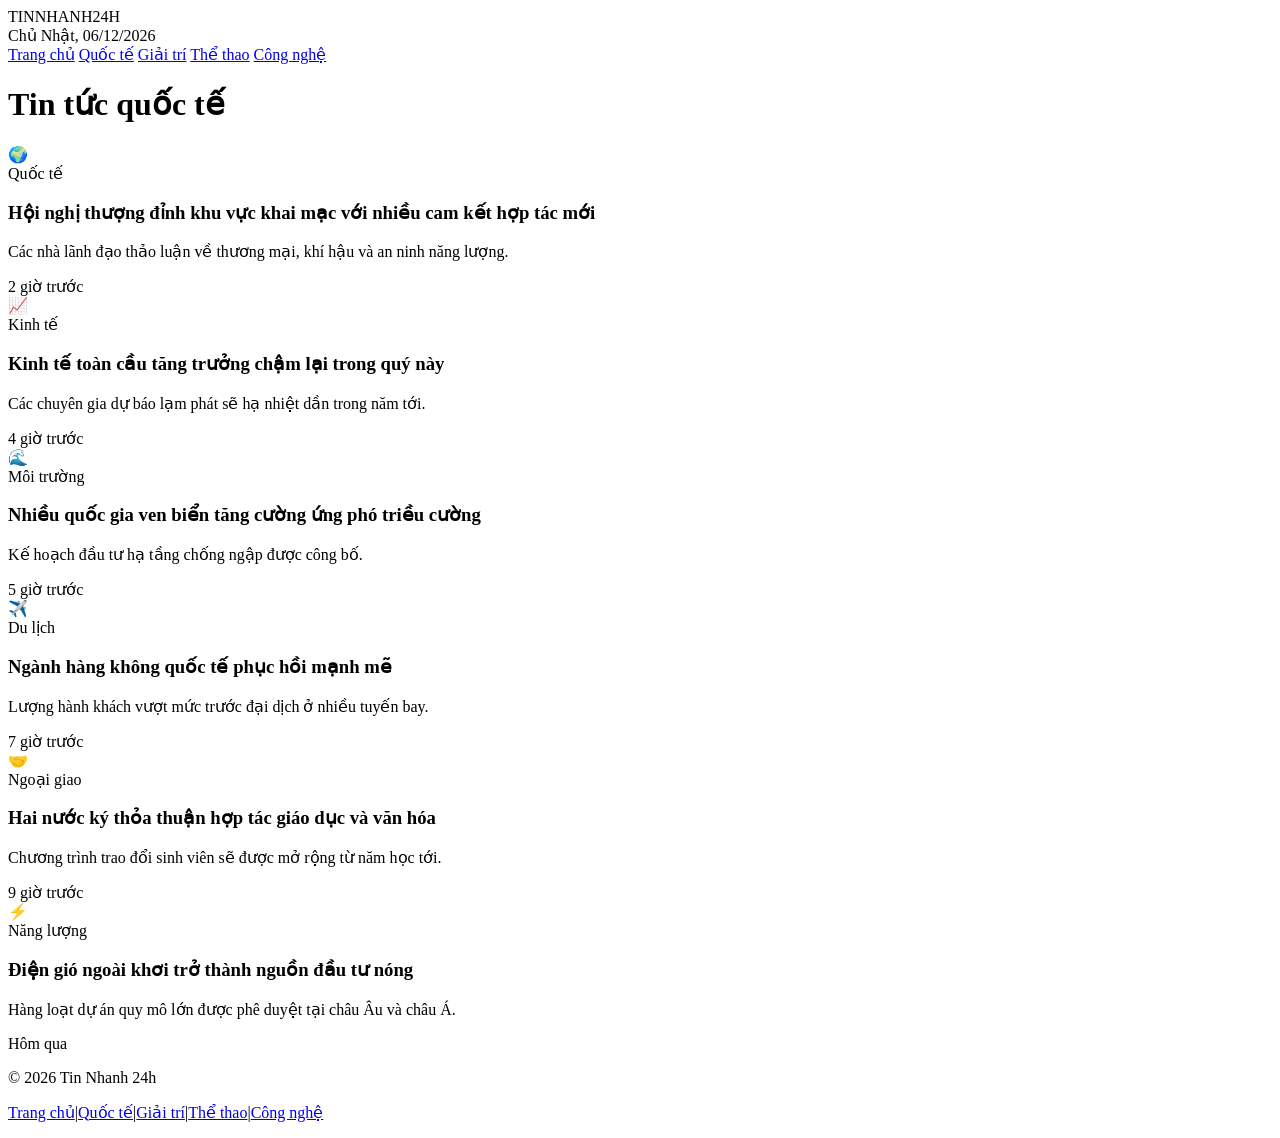
==== src/quocte.html @ beb8ad90 "Organize project files" ====
<!DOCTYPE html>
<html lang="vi">
<head>
  <meta charset="UTF-8">
  <meta name="viewport" content="width=device-width, initial-scale=1">
  <title>Tin Nhanh 24h - Quốc tế</title>
  <link rel="stylesheet" href="style.css">
</head>
<body>
  <header>
    <div class="header-inner">
      <div class="logo">TIN<span>NHANH</span>24H</div>
      <div class="date" id="today"></div>
      <nav>
        <a href="index.html">Trang chủ</a>
        <a href="quocte.html" class="active">Quốc tế</a>
        <a href="giaitri.html">Giải trí</a>
        <a href="thethao.html">Thể thao</a>
        <a href="congnghe.html">Công nghệ</a>
      </nav>
    </div>
  </header>

  <main>
    <h1 class="page-title">Tin tức quốc tế</h1>
    <div class="grid">
      <article class="card"><div class="thumb c-world">🌍</div><div class="body"><span class="tag">Quốc tế</span><h3>Hội nghị thượng đỉnh khu vực khai mạc với nhiều cam kết hợp tác mới</h3><p>Các nhà lãnh đạo thảo luận về thương mại, khí hậu và an ninh năng lượng.</p><div class="meta">2 giờ trước</div></div></article>
      <article class="card"><div class="thumb c-world">📈</div><div class="body"><span class="tag">Kinh tế</span><h3>Kinh tế toàn cầu tăng trưởng chậm lại trong quý này</h3><p>Các chuyên gia dự báo lạm phát sẽ hạ nhiệt dần trong năm tới.</p><div class="meta">4 giờ trước</div></div></article>
      <article class="card"><div class="thumb c-world">🌊</div><div class="body"><span class="tag">Môi trường</span><h3>Nhiều quốc gia ven biển tăng cường ứng phó triều cường</h3><p>Kế hoạch đầu tư hạ tầng chống ngập được công bố.</p><div class="meta">5 giờ trước</div></div></article>
      <article class="card"><div class="thumb c-world">✈️</div><div class="body"><span class="tag">Du lịch</span><h3>Ngành hàng không quốc tế phục hồi mạnh mẽ</h3><p>Lượng hành khách vượt mức trước đại dịch ở nhiều tuyến bay.</p><div class="meta">7 giờ trước</div></div></article>
      <article class="card"><div class="thumb c-world">🤝</div><div class="body"><span class="tag">Ngoại giao</span><h3>Hai nước ký thỏa thuận hợp tác giáo dục và văn hóa</h3><p>Chương trình trao đổi sinh viên sẽ được mở rộng từ năm học tới.</p><div class="meta">9 giờ trước</div></div></article>
      <article class="card"><div class="thumb c-world">⚡</div><div class="body"><span class="tag">Năng lượng</span><h3>Điện gió ngoài khơi trở thành nguồn đầu tư nóng</h3><p>Hàng loạt dự án quy mô lớn được phê duyệt tại châu Âu và châu Á.</p><div class="meta">Hôm qua</div></div></article>
    </div>
  </main>

  <footer>
    <p>© 2026 Tin Nhanh 24h</p>
    <p style="margin-top:8px">
      <a href="index.html">Trang chủ</a>|<a href="quocte.html">Quốc tế</a>|<a href="giaitri.html">Giải trí</a>|<a href="thethao.html">Thể thao</a>|<a href="congnghe.html">Công nghệ</a>
    </p>
  </footer>

  <script>
    const d = new Date();
    document.getElementById("today").textContent =
      d.toLocaleDateString("vi-VN", { weekday: "long", day: "2-digit", month: "2-digit", year: "numeric" });
  </script>
</body>
</html>
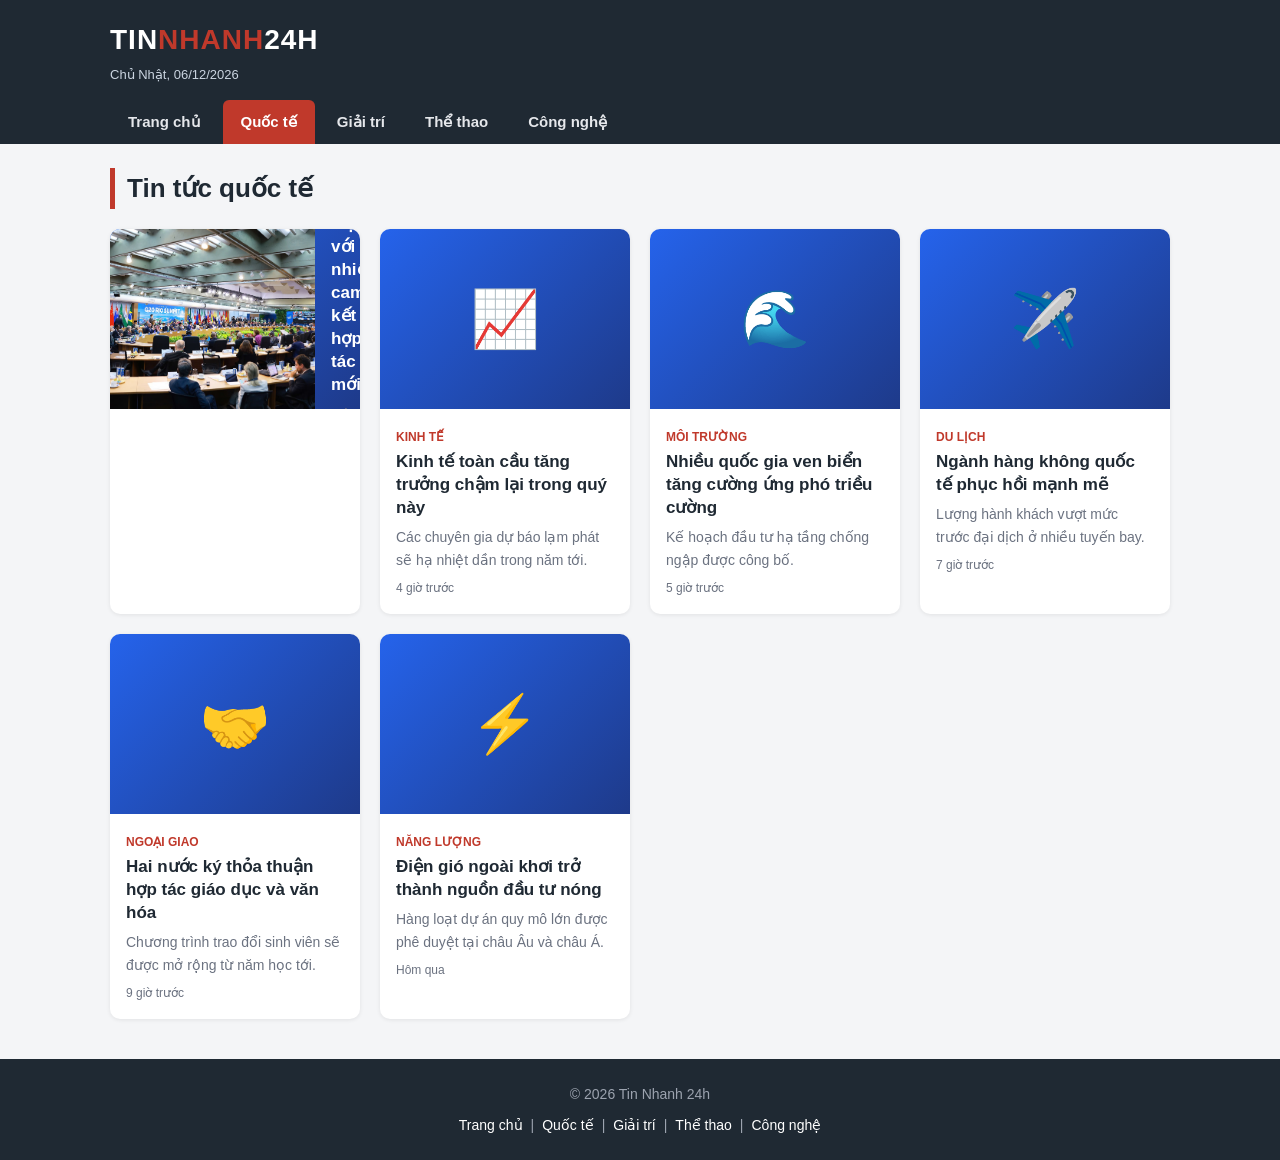
==== commit 5f3074e1: "Thêm thư mục images" ====
--- a/src/quocte.html
+++ b/src/quocte.html
@@ -1,11 +1,13 @@
 <!DOCTYPE html>
 <html lang="vi">
+
 <head>
   <meta charset="UTF-8">
   <meta name="viewport" content="width=device-width, initial-scale=1">
   <title>Tin Nhanh 24h - Quốc tế</title>
   <link rel="stylesheet" href="style.css">
 </head>
+
 <body>
   <header>
     <div class="header-inner">
@@ -24,19 +26,62 @@
   <main>
     <h1 class="page-title">Tin tức quốc tế</h1>
     <div class="grid">
-      <article class="card"><div class="thumb c-world">🌍</div><div class="body"><span class="tag">Quốc tế</span><h3>Hội nghị thượng đỉnh khu vực khai mạc với nhiều cam kết hợp tác mới</h3><p>Các nhà lãnh đạo thảo luận về thương mại, khí hậu và an ninh năng lượng.</p><div class="meta">2 giờ trước</div></div></article>
-      <article class="card"><div class="thumb c-world">📈</div><div class="body"><span class="tag">Kinh tế</span><h3>Kinh tế toàn cầu tăng trưởng chậm lại trong quý này</h3><p>Các chuyên gia dự báo lạm phát sẽ hạ nhiệt dần trong năm tới.</p><div class="meta">4 giờ trước</div></div></article>
-      <article class="card"><div class="thumb c-world">🌊</div><div class="body"><span class="tag">Môi trường</span><h3>Nhiều quốc gia ven biển tăng cường ứng phó triều cường</h3><p>Kế hoạch đầu tư hạ tầng chống ngập được công bố.</p><div class="meta">5 giờ trước</div></div></article>
-      <article class="card"><div class="thumb c-world">✈️</div><div class="body"><span class="tag">Du lịch</span><h3>Ngành hàng không quốc tế phục hồi mạnh mẽ</h3><p>Lượng hành khách vượt mức trước đại dịch ở nhiều tuyến bay.</p><div class="meta">7 giờ trước</div></div></article>
-      <article class="card"><div class="thumb c-world">🤝</div><div class="body"><span class="tag">Ngoại giao</span><h3>Hai nước ký thỏa thuận hợp tác giáo dục và văn hóa</h3><p>Chương trình trao đổi sinh viên sẽ được mở rộng từ năm học tới.</p><div class="meta">9 giờ trước</div></div></article>
-      <article class="card"><div class="thumb c-world">⚡</div><div class="body"><span class="tag">Năng lượng</span><h3>Điện gió ngoài khơi trở thành nguồn đầu tư nóng</h3><p>Hàng loạt dự án quy mô lớn được phê duyệt tại châu Âu và châu Á.</p><div class="meta">Hôm qua</div></div></article>
+      <article class="card">
+        <div class="thumb c-world"><img src="../images/global.jpg">
+          <div class="body"><span class="tag">Quốc tế</span>
+            <h3>Hội nghị thượng đỉnh khu vực khai mạc với nhiều cam kết hợp tác mới</h3>
+            <p>Các nhà lãnh đạo thảo luận về thương mại, khí hậu và an ninh năng lượng.</p>
+            <div class="meta">2 giờ trước</div>
+          </div>
+      </article>
+      <article class="card">
+        <div class="thumb c-world">📈</div>
+        <div class="body"><span class="tag">Kinh tế</span>
+          <h3>Kinh tế toàn cầu tăng trưởng chậm lại trong quý này</h3>
+          <p>Các chuyên gia dự báo lạm phát sẽ hạ nhiệt dần trong năm tới.</p>
+          <div class="meta">4 giờ trước</div>
+        </div>
+      </article>
+      <article class="card">
+        <div class="thumb c-world">🌊</div>
+        <div class="body"><span class="tag">Môi trường</span>
+          <h3>Nhiều quốc gia ven biển tăng cường ứng phó triều cường</h3>
+          <p>Kế hoạch đầu tư hạ tầng chống ngập được công bố.</p>
+          <div class="meta">5 giờ trước</div>
+        </div>
+      </article>
+      <article class="card">
+        <div class="thumb c-world">✈️</div>
+        <div class="body"><span class="tag">Du lịch</span>
+          <h3>Ngành hàng không quốc tế phục hồi mạnh mẽ</h3>
+          <p>Lượng hành khách vượt mức trước đại dịch ở nhiều tuyến bay.</p>
+          <div class="meta">7 giờ trước</div>
+        </div>
+      </article>
+      <article class="card">
+        <div class="thumb c-world">🤝</div>
+        <div class="body"><span class="tag">Ngoại giao</span>
+          <h3>Hai nước ký thỏa thuận hợp tác giáo dục và văn hóa</h3>
+          <p>Chương trình trao đổi sinh viên sẽ được mở rộng từ năm học tới.</p>
+          <div class="meta">9 giờ trước</div>
+        </div>
+      </article>
+      <article class="card">
+        <div class="thumb c-world">⚡</div>
+        <div class="body"><span class="tag">Năng lượng</span>
+          <h3>Điện gió ngoài khơi trở thành nguồn đầu tư nóng</h3>
+          <p>Hàng loạt dự án quy mô lớn được phê duyệt tại châu Âu và châu Á.</p>
+          <div class="meta">Hôm qua</div>
+        </div>
+      </article>
     </div>
   </main>
 
   <footer>
     <p>© 2026 Tin Nhanh 24h</p>
     <p style="margin-top:8px">
-      <a href="index.html">Trang chủ</a>|<a href="quocte.html">Quốc tế</a>|<a href="giaitri.html">Giải trí</a>|<a href="thethao.html">Thể thao</a>|<a href="congnghe.html">Công nghệ</a>
+      <a href="index.html">Trang chủ</a>|<a href="quocte.html">Quốc tế</a>|<a href="giaitri.html">Giải trí</a>|<a
+        href="thethao.html">Thể thao</a>|<a href="congnghe.html">Công nghệ</a>
     </p>
   </footer>
 
@@ -46,4 +91,5 @@
       d.toLocaleDateString("vi-VN", { weekday: "long", day: "2-digit", month: "2-digit", year: "numeric" });
   </script>
 </body>
-</html>
+
+</html>
--- a/src/style.css
+++ b/src/style.css
@@ -0,0 +1,250 @@
+* {
+    box-sizing: border-box;
+    margin: 0;
+    padding: 0;
+}
+
+:root {
+    --primary: #c0392b;
+    --dark: #1f2933;
+    --muted: #6b7280;
+    --bg: #f4f5f7;
+    --card: #ffffff;
+}
+
+body {
+    font-family: "Segoe UI", Roboto, Arial, sans-serif;
+    background: var(--bg);
+    color: var(--dark);
+    line-height: 1.6;
+}
+
+a {
+    color: inherit;
+    text-decoration: none;
+}
+
+header {
+    background: var(--dark);
+    color: #fff;
+}
+
+.header-inner {
+    max-width: 1100px;
+    margin: 0 auto;
+    padding: 18px 20px 0;
+}
+
+.logo {
+    font-size: 28px;
+    font-weight: 800;
+    letter-spacing: 1px;
+}
+
+.logo span {
+    color: var(--primary);
+}
+
+.date {
+    font-size: 13px;
+    color: #cbd5e1;
+    margin-top: 2px;
+}
+
+nav {
+    margin-top: 14px;
+    display: flex;
+    flex-wrap: wrap;
+    gap: 4px;
+}
+
+nav a {
+    padding: 10px 18px;
+    font-weight: 600;
+    font-size: 15px;
+    border-radius: 6px 6px 0 0;
+    color: #e5e7eb;
+}
+
+nav a:hover {
+    background: #374151;
+}
+
+nav a.active {
+    background: var(--primary);
+    color: #fff;
+}
+
+main {
+    max-width: 1100px;
+    margin: 24px auto;
+    padding: 0 20px;
+}
+
+h1.page-title {
+    font-size: 26px;
+    border-left: 5px solid var(--primary);
+    padding-left: 12px;
+    margin-bottom: 20px;
+}
+
+h2.section-title {
+    font-size: 20px;
+    margin: 30px 0 14px;
+    padding-bottom: 6px;
+    border-bottom: 2px solid var(--primary);
+    display: flex;
+    justify-content: space-between;
+    align-items: baseline;
+}
+
+h2.section-title a {
+    font-size: 14px;
+    color: var(--primary);
+    font-weight: 500;
+}
+
+.hero {
+    display: grid;
+    grid-template-columns: 2fr 1fr;
+    gap: 20px;
+}
+
+.card {
+    background: var(--card);
+    border-radius: 10px;
+    overflow: hidden;
+    box-shadow: 0 1px 4px rgba(0, 0, 0, .08);
+    transition: transform .15s, box-shadow .15s;
+}
+
+.card:hover {
+    transform: translateY(-3px);
+    box-shadow: 0 6px 14px rgba(0, 0, 0, .12);
+}
+
+.thumb {
+    height: 180px;
+    display: flex;
+    align-items: center;
+    justify-content: center;
+    font-size: 56px;
+    color: #fff;
+}
+
+.hero .big .thumb {
+    height: 300px;
+    font-size: 90px;
+}
+
+.card .body {
+    padding: 14px 16px 16px;
+}
+
+.tag {
+    display: inline-block;
+    font-size: 12px;
+    font-weight: 700;
+    text-transform: uppercase;
+    color: var(--primary);
+    margin-bottom: 4px;
+}
+
+.card h3 {
+    font-size: 17px;
+    line-height: 1.35;
+    margin-bottom: 6px;
+}
+
+.hero .big h3 {
+    font-size: 24px;
+}
+
+.card p {
+    font-size: 14px;
+    color: var(--muted);
+}
+
+.meta {
+    font-size: 12px;
+    color: var(--muted);
+    margin-top: 8px;
+}
+
+.side {
+    display: flex;
+    flex-direction: column;
+    gap: 20px;
+}
+
+.grid {
+    display: grid;
+    grid-template-columns: repeat(auto-fill, minmax(250px, 1fr));
+    gap: 20px;
+}
+
+.c-world {
+    background: linear-gradient(135deg, #2563eb, #1e3a8a);
+}
+
+.c-ent {
+    background: linear-gradient(135deg, #ec4899, #9d174d);
+}
+
+.c-sport {
+    background: linear-gradient(135deg, #16a34a, #14532d);
+}
+
+.c-tech {
+    background: linear-gradient(135deg, #8b5cf6, #4c1d95);
+}
+
+.notice {
+    background: #fff7ed;
+    border: 1px solid #fed7aa;
+    color: #9a3412;
+    padding: 10px 14px;
+    border-radius: 8px;
+    font-size: 13px;
+    margin-bottom: 20px;
+}
+
+footer {
+    background: var(--dark);
+    color: #9ca3af;
+    text-align: center;
+    padding: 24px 20px;
+    margin-top: 40px;
+    font-size: 14px;
+}
+
+footer a {
+    color: #fff;
+    margin: 0 8px;
+}
+
+@media (max-width: 760px) {
+    .hero {
+        grid-template-columns: 1fr;
+    }
+    .hero .big .thumb {
+        height: 200px;
+    }
+    nav a {
+        padding: 8px 12px;
+        font-size: 14px;
+    }
+}
+
+.thumb {
+    padding: 0;
+    overflow: hidden;
+}
+
+.thumb img {
+    width: 100%;
+    height: 100%;
+    object-fit: cover;
+    display: block;
+    font-size: 14px;
+}
